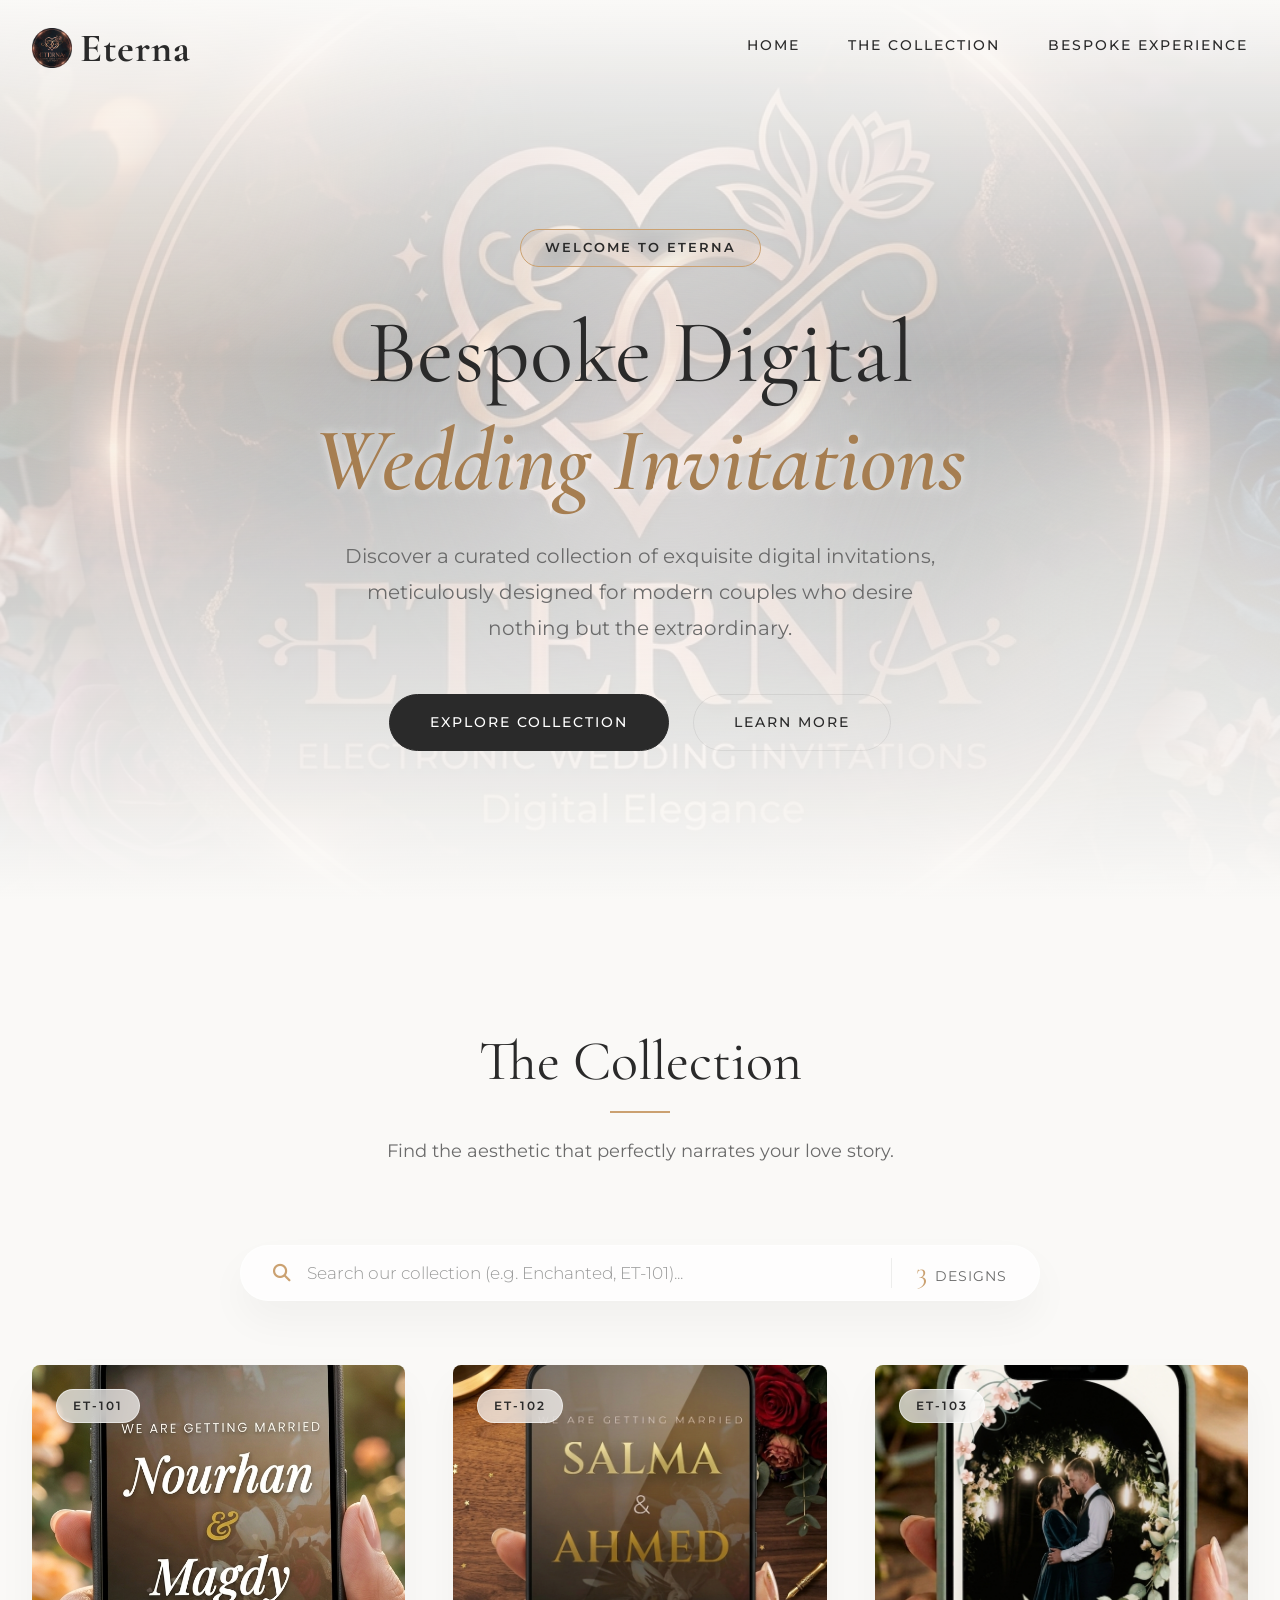
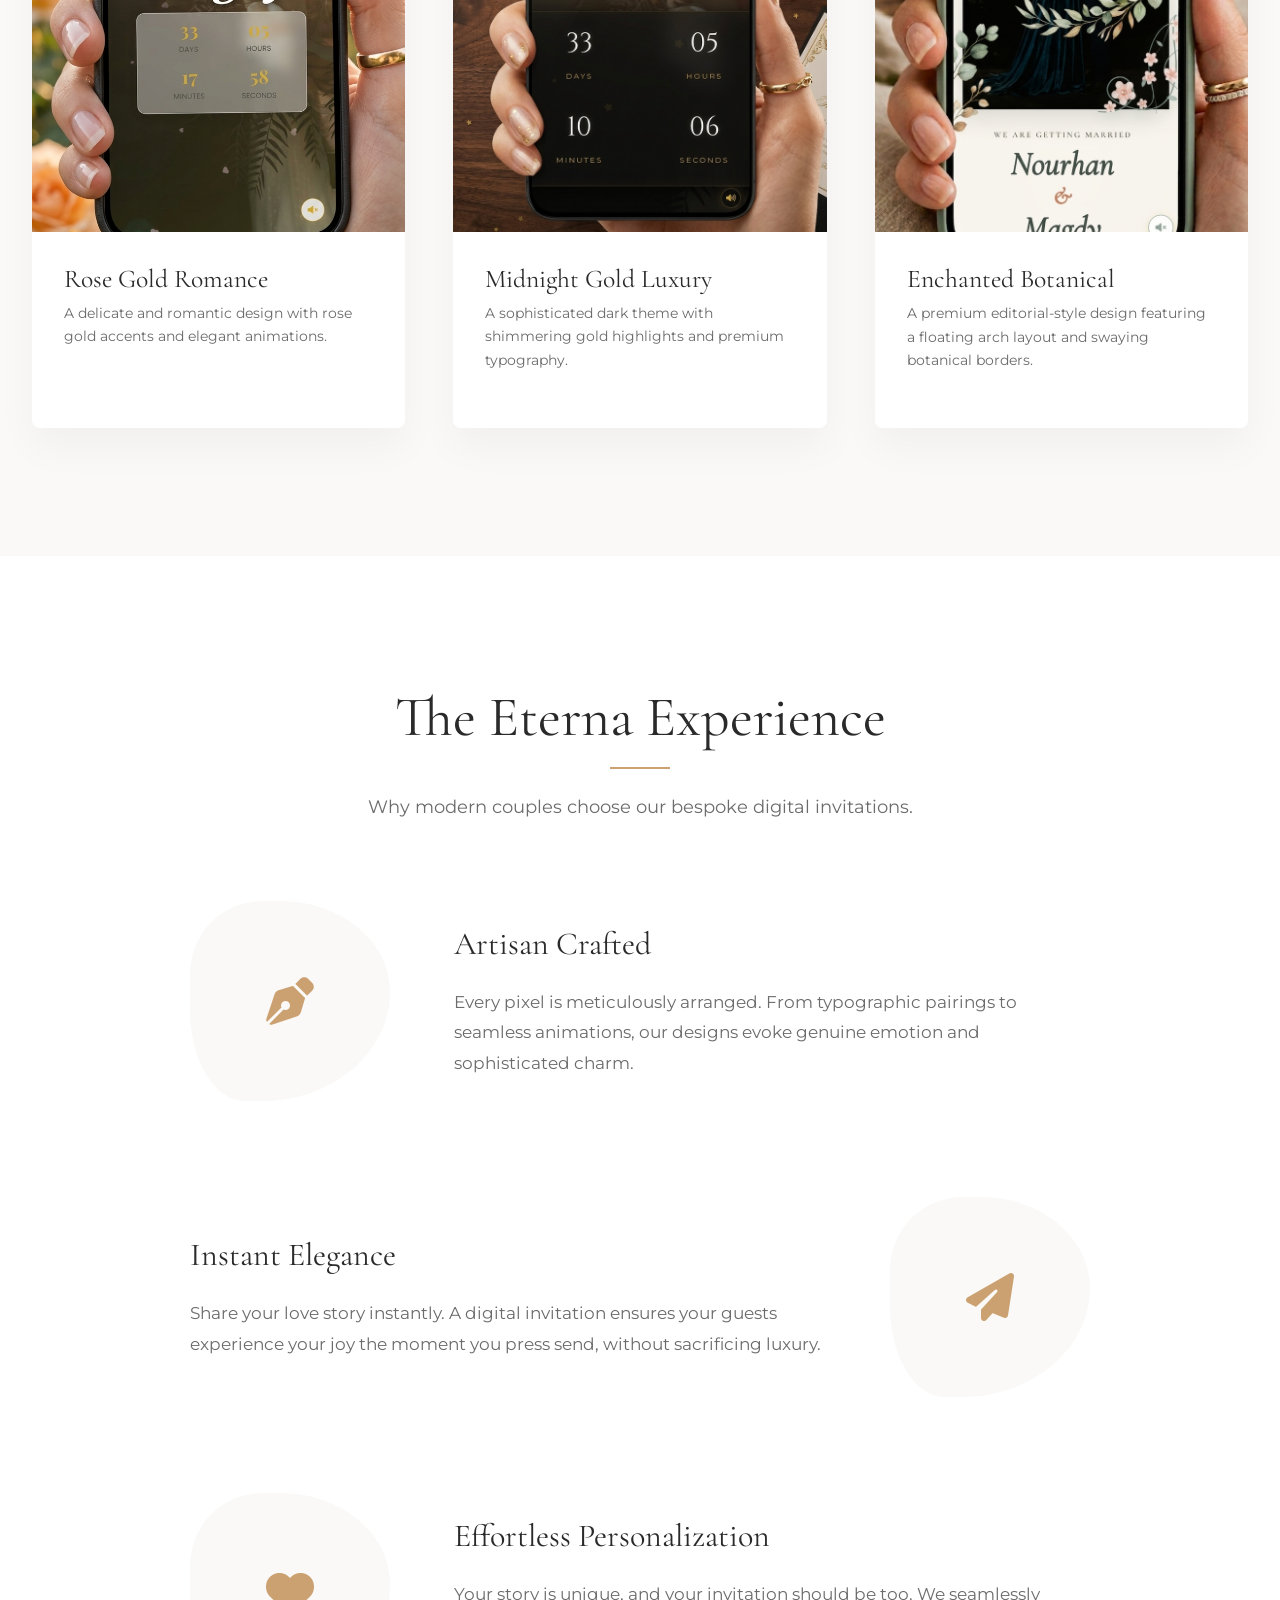
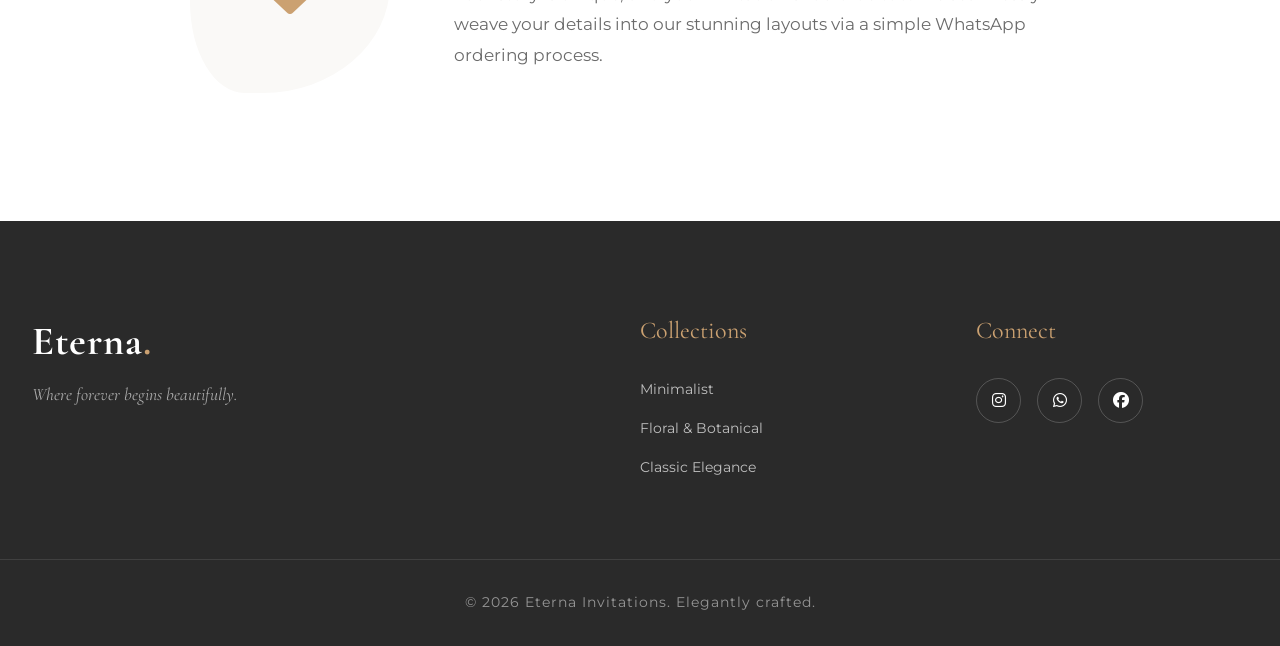
==== index.html @ e7f05c2e "init project" ====
<!DOCTYPE html>
<html lang="en">
<head>
    <meta charset="UTF-8">
    <meta name="viewport" content="width=device-width, initial-scale=1.0">
    <title>Eterna | Premium Digital Wedding Invitations</title>

    <!-- Preconnect to Google Fonts -->
    <link rel="preconnect" href="https://fonts.googleapis.com">
    <link rel="preconnect" href="https://fonts.gstatic.com" crossorigin>
    
    <link rel="icon" type="image/png" href="./assets/images/logo-circle.ico" />

    <!-- Fonts: Cormorant Garamond for luxurious headings, Montserrat for clean scalable body -->
    <link href="https://fonts.googleapis.com/css2?family=Cormorant+Garamond:ital,wght@0,300;0,400;0,500;0,600;0,700;1,400&family=Montserrat:wght@200;300;400;500;600&display=swap" rel="stylesheet">
    
    <!-- FontAwesome for icons -->
    <link rel="stylesheet" href="https://cdnjs.cloudflare.com/ajax/libs/font-awesome/6.4.0/css/all.min.css">
    
    <!-- Main Stylesheet -->
    <link rel="stylesheet" href="style.css">
</head>
<body>

    <!-- Sections are loaded dynamically by script.js -->
    <div id="app"></div>

    <script type="module" src="js/app.js"></script>
</body>
</html>
---- style.css ----
/* ==========================================================================
   Eterna Premium Catalog Styles
   ========================================================================== */

:root {
    /* Sophisticated Color Palette */
    --clr-background: #FAF9F7;
    /* Pearl/Off-white */
    --clr-surface: #FFFFFF;
    --clr-surface-glass: rgba(255, 255, 255, 0.7);
    --clr-surface-glass-dark: rgba(255, 255, 255, 0.4);

    --clr-text-main: #2A2A2A;
    /* Deep Charcoal */
    --clr-text-muted: #6B6B6B;
    --clr-text-light: #999999;

    --clr-accent-gold: #CBA171;
    /* Champagne Gold */
    --clr-accent-gold-light: #E6D0B3;
    --clr-accent-gold-dark: #A67E51;

    --clr-border: rgba(42, 42, 42, 0.08);
    --clr-glass-border: rgba(255, 255, 255, 0.5);

    /* Typography */
    --font-heading: 'Cormorant Garamond', serif;
    --font-body: 'Montserrat', sans-serif;

    /* Shadow & Depth - Extremely Soft */
    --shadow-float: 0 20px 40px rgba(0, 0, 0, 0.04);
    --shadow-glass: 0 8px 32px rgba(31, 38, 135, 0.03);
    --shadow-hover: 0 30px 60px rgba(203, 161, 113, 0.12);

    /* Radii */
    --radius-sm: 8px;
    --radius-md: 16px;
    --radius-lg: 24px;
    --radius-pill: 100px;

    /* Transitions */
    --transition-smooth: all 0.6s cubic-bezier(0.16, 1, 0.3, 1);
    --transition-snappy: all 0.3s cubic-bezier(0.4, 0, 0.2, 1);
}

/* ==========================================================================
   Resets & Base
   ========================================================================== */
* {
    margin: 0;
    padding: 0;
    box-sizing: border-box;
}

html {
    scroll-behavior: smooth;
    font-size: 16px;
}

body {
    font-family: var(--font-body);
    background-color: var(--clr-background);
    color: var(--clr-text-main);
    line-height: 1.6;
    overflow-x: hidden;
    -webkit-font-smoothing: antialiased;
    -moz-osx-font-smoothing: grayscale;
}

h1,
h2,
h3,
h4,
h5,
h6,
.logo {
    font-family: var(--font-heading);
    font-weight: 400;
    line-height: 1.2;
}

a {
    text-decoration: none;
    color: inherit;
    transition: var(--transition-snappy);
}

img {
    max-width: 100%;
    display: block;
}

.container {
    width: 100%;
    max-width: 1300px;
    margin: 0 auto;
    padding: 0 2rem;
}

.relative {
    position: relative;
}

/* ==========================================================================
   Typography Utilities
   ========================================================================== */
.italic-highlight {
    font-style: italic;
    color: var(--clr-accent-gold-dark);
    font-weight: 600;
    text-shadow: 0 0 10px var(--clr-surface-glass);
}

/* ==========================================================================
   Loading Screen
   ========================================================================== */
.loader-wrapper {
    position: fixed;
    inset: 0;
    background: var(--clr-background);
    display: flex;
    flex-direction: column;
    justify-content: center;
    align-items: center;
    z-index: 9999;
    transition: opacity 0.8s ease-out, visibility 0.8s ease-out;
}

.loader-wrapper.hidden {
    opacity: 0;
    visibility: hidden;
}

.elegant-spinner {
    width: 60px;
    height: 60px;
    border: 1px solid var(--clr-border);
    border-top-color: var(--clr-accent-gold);
    border-radius: 50%;
    animation: elegant-spin 1.5s cubic-bezier(0.68, -0.55, 0.265, 1.55) infinite;
    margin-bottom: 1.5rem;
}

.loader-wrapper p {
    font-family: var(--font-heading);
    font-size: 1.5rem;
    font-style: italic;
    color: var(--clr-text-muted);
    letter-spacing: 1px;
}

@keyframes elegant-spin {
    100% {
        transform: rotate(360deg);
    }
}

/* ==========================================================================
   Navigation (Glassmorphism)
   ========================================================================== */
#navbar {
    position: fixed;
    top: 0;
    width: 100%;
    z-index: 1000;
    padding: 1.5rem 0;
    transition: var(--transition-smooth);
    border-bottom: 1px solid transparent;
}

#navbar.scrolled {
    background: var(--clr-surface-glass);
    backdrop-filter: blur(20px);
    -webkit-backdrop-filter: blur(20px);
    padding: 1rem 0;
    border-bottom: 1px solid var(--clr-glass-border);
    box-shadow: var(--shadow-glass);
}

.nav-container {
    max-width: 1300px;
    margin: 0 auto;
    padding: 0 2rem;
    display: flex;
    justify-content: space-between;
    align-items: center;
}

.logo {
    font-size: 2.5rem;
    font-weight: 800;
    color: var(--clr-text-main);
    letter-spacing: 1px;
    display: flex;
    justify-content: space-between;
    align-items: center;
    gap: .5rem;
}

.logo img {
    width: 2.5rem;
}


.nav-links {
    display: flex;
    gap: 3rem;
}

.nav-link {
    font-size: 0.85rem;
    font-weight: 500;
    text-transform: uppercase;
    letter-spacing: 2px;
    position: relative;
    padding-bottom: 5px;
}

.nav-link::after {
    content: '';
    position: absolute;
    bottom: 0;
    left: 0;
    width: 0;
    height: 1px;
    background: var(--clr-accent-gold);
    transition: width 0.4s ease;
}

.nav-link:hover::after {
    width: 100%;
}

.mobile-menu-btn {
    display: none;
    background: none;
    border: none;
    font-size: 1.5rem;
    color: var(--clr-text-main);
    cursor: pointer;
}

/* Mobile Drawer Design */
.mobile-drawer {
    position: fixed;
    inset: 0;
    z-index: 2000;
    display: flex;
    justify-content: flex-end;
    /* Sidebar on right */
    opacity: 0;
    visibility: hidden;
    transition: opacity 0.4s cubic-bezier(0.16, 1, 0.3, 1), visibility 0.4s cubic-bezier(0.16, 1, 0.3, 1);
}

.mobile-drawer.visible {
    opacity: 1;
    visibility: visible;
}

.mobile-drawer-overlay {
    position: absolute;
    inset: 0;
    background: rgba(0, 0, 0, 0.4);
    backdrop-filter: blur(4px);
    -webkit-backdrop-filter: blur(4px);
    cursor: pointer;
}

.mobile-drawer-content {
    position: relative;
    width: 85%;
    max-width: 400px;
    height: 100%;
    background: var(--clr-background);
    padding: 2rem 2rem 4rem;
    display: flex;
    flex-direction: column;
    transform: translateX(100%);
    transition: transform 0.5s cubic-bezier(0.16, 1, 0.3, 1);
    box-shadow: -10px 0 40px rgba(0, 0, 0, 0.1);
}

.mobile-drawer.visible .mobile-drawer-content {
    transform: translateX(0);
}

.drawer-header {
    display: flex;
    justify-content: space-between;
    align-items: center;
    margin-bottom: 4rem;
}

.close-menu-btn {
    background: none;
    border: none;
    font-size: 1.5rem;
    color: var(--clr-text-main);
    cursor: pointer;
    width: 40px;
    height: 40px;
    display: flex;
    align-items: center;
    justify-content: center;
    border: 1px solid var(--clr-border);
    border-radius: 50%;
    transition: var(--transition-snappy);
}

.close-menu-btn:hover {
    background: var(--clr-accent-gold);
    color: #fff;
    border-color: var(--clr-accent-gold);
}

.drawer-links {
    display: flex;
    flex-direction: column;
    gap: 2rem;
    flex: 1;
    margin-top: 2rem;
}

.mobile-nav-link {
    font-family: var(--font-heading);
    font-size: 2.2rem;
    color: var(--clr-text-main);
    text-transform: capitalize;
    letter-spacing: 1px;
    position: relative;
    width: fit-content;
    opacity: 0;
    transform: translateY(20px);
    transition: opacity 0.4s ease, transform 0.4s ease;
    transition-delay: var(--delay);
}

.mobile-drawer.visible .mobile-nav-link {
    opacity: 1;
    transform: translateY(0);
}

.mobile-nav-link::after {
    content: '';
    position: absolute;
    bottom: -5px;
    left: 0;
    width: 0;
    height: 1px;
    background: var(--clr-accent-gold);
    transition: width 0.4s ease;
}

.mobile-nav-link:hover::after {
    width: 100%;
}

.drawer-footer {
    opacity: 0;
    transform: translateY(20px);
    transition: opacity 0.4s ease, transform 0.4s ease;
    transition-delay: var(--delay);
}

.mobile-drawer.visible .drawer-footer {
    opacity: 1;
    transform: translateY(0);
}

.drawer-footer .tagline {
    font-size: 0.95rem;
    color: var(--clr-text-muted);
    margin-bottom: 1.5rem;
}

.drawer-footer .social-circles {
    justify-content: flex-start;
}

.drawer-footer .social-circles a {
    color: var(--clr-text-main);
    border-color: var(--clr-border);
}

.drawer-footer .social-circles a:hover {
    color: var(--clr-surface);
    background: var(--clr-accent-gold);
    border-color: var(--clr-accent-gold);
}

/* ==========================================================================
   Hero Section (Immersive & Parallax)
   ========================================================================== */
.hero {
    min-height: 100vh;
    display: flex;
    align-items: center;
    justify-content: center;
    position: relative;
    overflow: hidden;
    padding-top: 5rem;
    /* Navbar offset */
}

.hero-bg-image {
    position: absolute;
    inset: 0;
    /* Soft, elegant image background */
    background: url('./assets//images/Eterna-dark.png') center/cover no-repeat;
    opacity: 0.3;
    z-index: -2;

}

.hero-overlay {
    position: absolute;
    inset: 0;
    background: linear-gradient(to bottom, var(--clr-background) 0%, transparent 40%, var(--clr-background) 100%);
    z-index: -1;
}

/* Abstract Floating Shapes */
.hero-glow {
    position: absolute;
    border-radius: 50%;
    filter: blur(80px);
    opacity: 0.4;
    z-index: -1;
    animation: float-slow 15s ease-in-out infinite alternate;
}

.shape-1 {
    width: 40vw;
    height: 40vw;
    background: #EED7C5;
    /* Soft Peach/Gold */
    top: -10%;
    left: -10%;
}

.shape-2 {
    width: 30vw;
    height: 30vw;
    background: #E8E5E1;
    /* Soft Gray */
    bottom: 10%;
    right: -5%;
    animation-delay: -5s;
}

.shape-3 {
    width: 25vw;
    height: 25vw;
    background: #F3EAE8;
    /* Soft Blush */
    top: 30%;
    left: 40%;
    animation-delay: -10s;
}

@keyframes float-slow {
    0% {
        transform: translate(0, 0) scale(1);
    }

    50% {
        transform: translate(5%, 5%) scale(1.05);
    }

    100% {
        transform: translate(-5%, -5%) scale(0.95);
    }
}

.hero-content {
    text-align: center;
    max-width: 900px;
    z-index: 1;
    padding: 0 1.5rem;
}

.hero-badge {
    display: inline-block;
    padding: 0.5rem 1.5rem;
    border: 1px solid var(--clr-accent-gold);
    border-radius: var(--radius-pill);
    font-size: 0.8rem;
    font-weight: 600;
    text-transform: uppercase;
    letter-spacing: 2px;
    color: var(--clr-text-main);
    margin-bottom: 2rem;
    backdrop-filter: blur(10px);
}

.hero h1 {
    font-size: clamp(3rem, 7vw, 6rem);
    margin-bottom: 1.5rem;
    color: var(--clr-text-main);
}

.hero p {
    font-size: clamp(1rem, 2vw, 1.25rem);
    color: var(--clr-text-muted);
    max-width: 600px;
    margin: 0 auto 3rem;
    line-height: 1.8;
}

.hero-actions {
    display: flex;
    gap: 1.5rem;
    justify-content: center;
    flex-wrap: wrap;
}

.cta-button {
    padding: 1rem 2.5rem;
    font-size: 0.9rem;
    text-transform: uppercase;
    letter-spacing: 2px;
    font-weight: 500;
    border-radius: var(--radius-pill);
    transition: var(--transition-smooth);
    position: relative;
    overflow: hidden;
}

.cta-button.primary {
    background: var(--clr-text-main);
    color: var(--clr-surface);
    border: 1px solid var(--clr-text-main);
}

.cta-button.primary:hover {
    background: transparent;
    color: var(--clr-text-main);
    transform: translateY(-3px);
}

.cta-button.secondary {
    background: transparent;
    color: var(--clr-text-main);
    border: 1px solid var(--clr-border);
}

.cta-button.secondary:hover {
    border-color: var(--clr-text-main);
    transform: translateY(-3px);
}




/* ==========================================================================
   Catalog Section
   ========================================================================== */
.catalog-section {
    padding: 8rem 0;
    position: relative;
}

.section-header {
    text-align: center;
    margin-bottom: 5rem;
}

.section-header h2 {
    font-size: 3.5rem;
    margin-bottom: 1rem;
}

.decorative-line {
    width: 60px;
    height: 2px;
    background: var(--clr-accent-gold);
    margin: 0 auto 1.5rem;
}

.section-header p {
    color: var(--clr-text-muted);
    font-size: 1.1rem;
}

/* Search Glass Pill */
.search-filter-glass {
    max-width: 800px;
    margin: 0 auto 4rem;
    background: var(--clr-surface-glass);
    backdrop-filter: blur(25px);
    border: 1px solid var(--clr-glass-border);
    border-radius: var(--radius-pill);
    padding: 0.75rem 2rem;
    display: flex;
    justify-content: space-between;
    align-items: center;
    box-shadow: var(--shadow-float);
    transition: var(--transition-smooth);
}

.search-filter-glass:focus-within {
    box-shadow: var(--shadow-hover);
    border-color: var(--clr-accent-gold-light);
    transform: translateY(-2px);
}

.search-bar-modern {
    display: flex;
    align-items: center;
    gap: 1rem;
    flex: 1;
}

.search-bar-modern i {
    color: var(--clr-accent-gold);
    font-size: 1.1rem;
}

.search-bar-modern input {
    border: none;
    background: transparent;
    width: 100%;
    font-family: var(--font-body);
    font-size: 1.05rem;
    color: var(--clr-text-main);
    outline: none;
}

.search-bar-modern input::placeholder {
    color: var(--clr-text-light);
    font-weight: 300;
}

.template-counter-modern {
    display: flex;
    align-items: baseline;
    gap: 0.5rem;
    border-left: 1px solid var(--clr-border);
    padding-left: 1.5rem;
    margin-left: 1.5rem;
}

.count-number {
    font-family: var(--font-heading);
    font-size: 1.8rem;
    color: var(--clr-accent-gold);
    line-height: 1;
}

.count-label {
    font-size: 0.85rem;
    text-transform: uppercase;
    letter-spacing: 1px;
    color: var(--clr-text-muted);
}


/* ==========================================================================
   Editorial Cards Grid
   ========================================================================== */
.templates-grid-modern {
    display: grid;
    grid-template-columns: repeat(auto-fill, minmax(360px, 1fr));
    gap: 3rem;
}

.template-card-luxury {
    position: relative;
    border-radius: 0;
    /* Sharp, editorial edges or slight curve depending on brand */
    border-radius: var(--radius-sm);
    overflow: hidden;
    background: var(--clr-surface);
    box-shadow: var(--shadow-float);
    transition: var(--transition-smooth);
    cursor: pointer;
    group: card;
}

.template-card-luxury:hover {
    transform: translateY(-10px);
    box-shadow: var(--shadow-hover);
}

/* Image Container */
.card-image-container {
    position: relative;
    width: 100%;
    aspect-ratio: 4/5;
    /* Taller, portrait style like a real invite */
    overflow: hidden;
}

.card-image-container img {
    width: 100%;
    height: 100%;
    object-fit: cover;
    transition: transform 1s cubic-bezier(0.16, 1, 0.3, 1);
}

.template-card-luxury:hover .card-image-container img {
    transform: scale(1.08);
}

/* Glass Badge */
.design-badge {
    position: absolute;
    top: 1.5rem;
    left: 1.5rem;
    background: var(--clr-surface-glass);
    backdrop-filter: blur(10px);
    border: 1px solid var(--clr-glass-border);
    padding: 0.4rem 1rem;
    border-radius: var(--radius-pill);
    font-size: 0.75rem;
    letter-spacing: 2px;
    font-weight: 600;
    color: var(--clr-text-main);
    z-index: 2;
}

/* Card Information - Hover Overlay */
.card-info-overlay {
    position: absolute;
    bottom: 0;
    left: 0;
    width: 100%;
    background: linear-gradient(to top, rgba(0, 0, 0, 0.8), rgba(0, 0, 0, 0));
    padding: 4rem 2rem 2rem;
    color: #fff;
    transform: translateY(20px);
    opacity: 0;
    transition: var(--transition-smooth);
    display: flex;
    flex-direction: column;
    justify-content: flex-end;
}

.template-card-luxury:hover .card-info-overlay {
    transform: translateY(0);
    opacity: 1;
}

.card-title {
    font-family: var(--font-heading);
    font-size: 2rem;
    margin-bottom: 0.5rem;
    color: #fff;
}

.card-extract {
    font-size: 0.9rem;
    color: rgba(255, 255, 255, 0.8);
    display: -webkit-box;
    -webkit-line-clamp: 2;
    -webkit-box-orient: vertical;
    overflow: hidden;
    margin-bottom: 1.5rem;
}

/* Base Card Content (Visible by default below image) */
.card-content-base {
    padding: 2rem;
    background: var(--clr-surface);
}

.card-title-base {
    font-family: var(--font-heading);
    font-size: 1.6rem;
    margin-bottom: 0.5rem;
}

.card-desc-base {
    color: var(--clr-text-muted);
    font-size: 0.9rem;
    margin-bottom: 1.5rem;
    min-height: 2.7rem;
}

.card-action-bar {
    display: grid;
    grid-template-columns: 1fr 1fr;
    gap: 1rem;
}

.btn-luxury {
    display: flex;
    align-items: center;
    justify-content: center;
    padding: 0.8rem;
    font-size: 0.85rem;
    text-transform: uppercase;
    letter-spacing: 1px;
    font-weight: 500;
    border-radius: var(--radius-sm);
    transition: var(--transition-snappy);
    cursor: pointer;
}

.btn-preview {
    background: var(--clr-background);
    color: var(--clr-text-main);
    border: 1px solid var(--clr-border);
}

.btn-preview:hover {
    border-color: var(--clr-text-main);
    background: var(--clr-surface);
}

.btn-order {
    background: var(--clr-text-main);
    color: var(--clr-surface);
    border: 1px solid var(--clr-text-main);
    gap: 0.5rem;
}

.btn-order:hover {
    background: var(--clr-accent-gold);
    border-color: var(--clr-accent-gold);
}


/* Empty State */
.no-results {
    text-align: center;
    padding: 6rem 0;
}

.empty-icon-ring {
    width: 100px;
    height: 100px;
    border: 1px solid var(--clr-border);
    border-radius: 50%;
    display: flex;
    align-items: center;
    justify-content: center;
    margin: 0 auto 2rem;
    font-size: 2.5rem;
    color: var(--clr-text-light);
}

.no-results h3 {
    font-size: 2rem;
    margin-bottom: 1rem;
}

.no-results p {
    color: var(--clr-text-muted);
}


/* ==========================================================================
   Editorial Features Section
   ========================================================================== */
.features-section {
    padding: 8rem 0;
    background: var(--clr-surface);
}

.features-grid-editorial {
    display: flex;
    flex-direction: column;
    gap: 6rem;
    max-width: 900px;
    margin: 0 auto;
}

.feature-block {
    display: flex;
    align-items: center;
    gap: 4rem;
}

.feature-block.reverse {
    flex-direction: row-reverse;
}

.feature-blob {
    flex: 0 0 200px;
    width: 200px;
    height: 200px;
    background: var(--clr-background);
    border-radius: 40% 60% 70% 30% / 40% 50% 60% 50%;
    display: flex;
    align-items: center;
    justify-content: center;
    font-size: 3rem;
    color: var(--clr-accent-gold);
    animation: blob-morph 8s ease-in-out infinite alternate;
}

@keyframes blob-morph {
    0% {
        border-radius: 40% 60% 70% 30% / 40% 50% 60% 50%;
    }

    100% {
        border-radius: 60% 40% 30% 70% / 60% 30% 70% 40%;
    }
}

.feature-text {
    flex: 1;
}

.feature-text h3 {
    font-size: 2rem;
    margin-bottom: 1.5rem;
    color: var(--clr-text-main);
}

.feature-text p {
    color: var(--clr-text-muted);
    font-size: 1.05rem;
    line-height: 1.8;
}


/* ==========================================================================
   Luxury Footer
   ========================================================================== */
footer {
    background: var(--clr-text-main);
    color: var(--clr-surface);
    padding: 6rem 0 2rem;
}

.footer-container {
    max-width: 1300px;
    margin: 0 auto;
    padding: 0 2rem;
    display: grid;
    grid-template-columns: 2fr 1fr 1fr;
    gap: 4rem;
    border-bottom: 1px solid rgba(255, 255, 255, 0.1);
    padding-bottom: 4rem;
    margin-bottom: 2rem;
}

.footer-logo {
    color: var(--clr-surface);
    font-size: 2.5rem;
    display: inline-block;
    margin-bottom: 1rem;
}

.footer-logo span {
    color: var(--clr-accent-gold);
}

.tagline {
    color: rgba(255, 255, 255, 0.6);
    font-size: 1.1rem;
    font-style: italic;
    font-family: var(--font-heading);
}

.footer-nav h4,
.footer-contact h4 {
    font-family: var(--font-heading);
    font-size: 1.5rem;
    margin-bottom: 2rem;
    color: var(--clr-accent-gold);
}

.footer-nav auto {
    display: flex;
    flex-direction: column;
}

.footer-nav a {
    display: block;
    color: rgba(255, 255, 255, 0.7);
    margin-bottom: 1rem;
    font-size: 0.9rem;
}

.footer-nav a:hover {
    color: var(--clr-surface);
    transform: translateX(5px);
}

.social-circles {
    display: flex;
    gap: 1rem;
    margin-bottom: 2rem;
}

.social-circles a {
    width: 45px;
    height: 45px;
    border-radius: 50%;
    border: 1px solid rgba(255, 255, 255, 0.2);
    display: flex;
    align-items: center;
    justify-content: center;
    transition: var(--transition-snappy);
}

.social-circles a:hover {
    background: var(--clr-accent-gold);
    border-color: var(--clr-accent-gold);
    color: var(--clr-text-main);
    transform: translateY(-3px);
}

.email-link {
    color: rgba(255, 255, 255, 0.7);
    letter-spacing: 1px;
}

.email-link:hover {
    color: var(--clr-accent-gold);
}

.footer-bottom {
    text-align: center;
    color: rgba(255, 255, 255, 0.5);
    font-size: 0.85rem;
    letter-spacing: 1px;
}


/* ==========================================================================
   Back to top
   ========================================================================== */
.back-to-top-modern {
    position: fixed;
    bottom: 2.5rem;
    right: 2.5rem;
    width: 55px;
    height: 55px;
    background: var(--clr-surface-glass);
    backdrop-filter: blur(10px);
    border: 1px solid var(--clr-glass-border);
    color: var(--clr-text-main);
    border-radius: 50%;
    cursor: pointer;
    box-shadow: var(--shadow-float);
    display: flex;
    align-items: center;
    justify-content: center;
    font-size: 1.2rem;
    opacity: 0;
    visibility: hidden;
    transform: translateY(20px);
    transition: var(--transition-smooth);
    z-index: 99;
}

.back-to-top-modern.visible {
    opacity: 1;
    visibility: visible;
    transform: translateY(0);
}

.back-to-top-modern:hover {
    background: var(--clr-text-main);
    color: var(--clr-surface);
}


/* ==========================================================================
   Animations & JS Hooks
   ========================================================================== */
.fade-in-section {
    opacity: 0;
    transform: translateY(40px);
    transition: opacity 1s cubic-bezier(0.16, 1, 0.3, 1),
        transform 1s cubic-bezier(0.16, 1, 0.3, 1);
    will-change: opacity, transform;
}

.fade-in-section.is-visible {
    opacity: 1;
    transform: none;
}

/* Stagger Logic for Hero & Grid */
.fade-up-stagger {
    opacity: 0;
    transform: translateY(30px);
    animation: fadeUpStagger 0.8s cubic-bezier(0.16, 1, 0.3, 1) forwards;
    animation-delay: var(--delay, 0s);
}

@keyframes fadeUpStagger {
    to {
        opacity: 1;
        transform: translateY(0);
    }
}

.hidden {
    display: none !important;
}

/* ==========================================================================
   Media Queries
   ========================================================================== */
@media (max-width: 992px) {
    .hero h1 {
        font-size: 4rem;
    }

    .footer-container {
        grid-template-columns: 1fr 1fr;
    }
}

@media (max-width: 768px) {
    .container {
        padding: 0 1.2rem;
    }

    .catalog-section,
    .features-section {
        padding: 5rem 0;
    }

    footer {
        padding: 4rem 0 2rem;
    }

    .nav-links {
        display: none;
    }

    .mobile-menu-btn {
        display: block;
    }

    .hero-content {
        margin-top: 2rem;
    }

    .hero h1 {
        font-size: 3rem;
    }

    .search-filter-glass {
        flex-direction: column;
        padding: 1.5rem;
        gap: 1.5rem;
        border-radius: var(--radius-md);
    }

    .template-counter-modern {
        border-left: none;
        border-top: 1px solid var(--clr-border);
        padding-left: 0;
        padding-top: 1rem;
        margin-left: 0;
        width: 100%;
        justify-content: center;
    }

    .feature-block,
    .feature-block.reverse {
        flex-direction: column;
        align-items: center;
        text-align: center;
        gap: 2rem;
    }

    .footer-container {
        grid-template-columns: 1fr;
        text-align: center;
        gap: 3rem;
    }

    .social-circles {
        justify-content: center;
    }

    .templates-grid-modern {
        grid-template-columns: 1fr;
        gap: 2rem;
    }
}
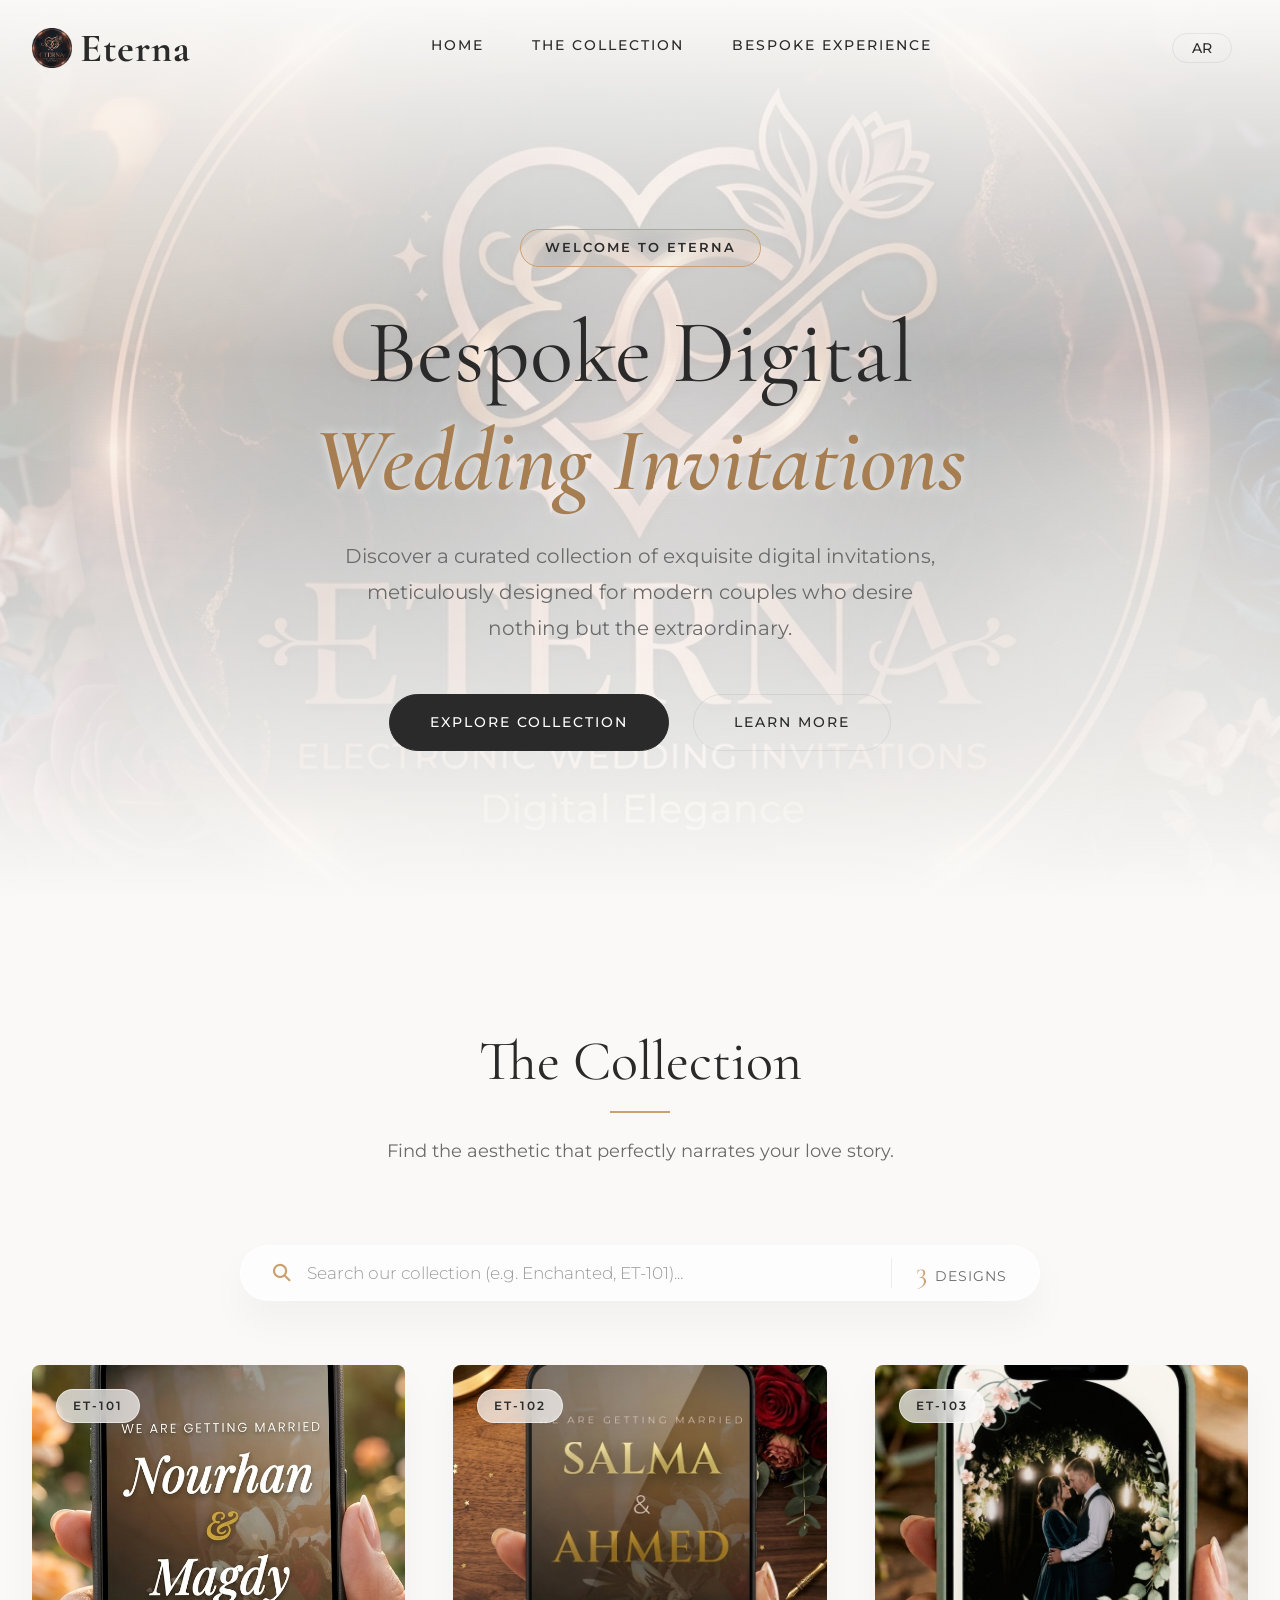
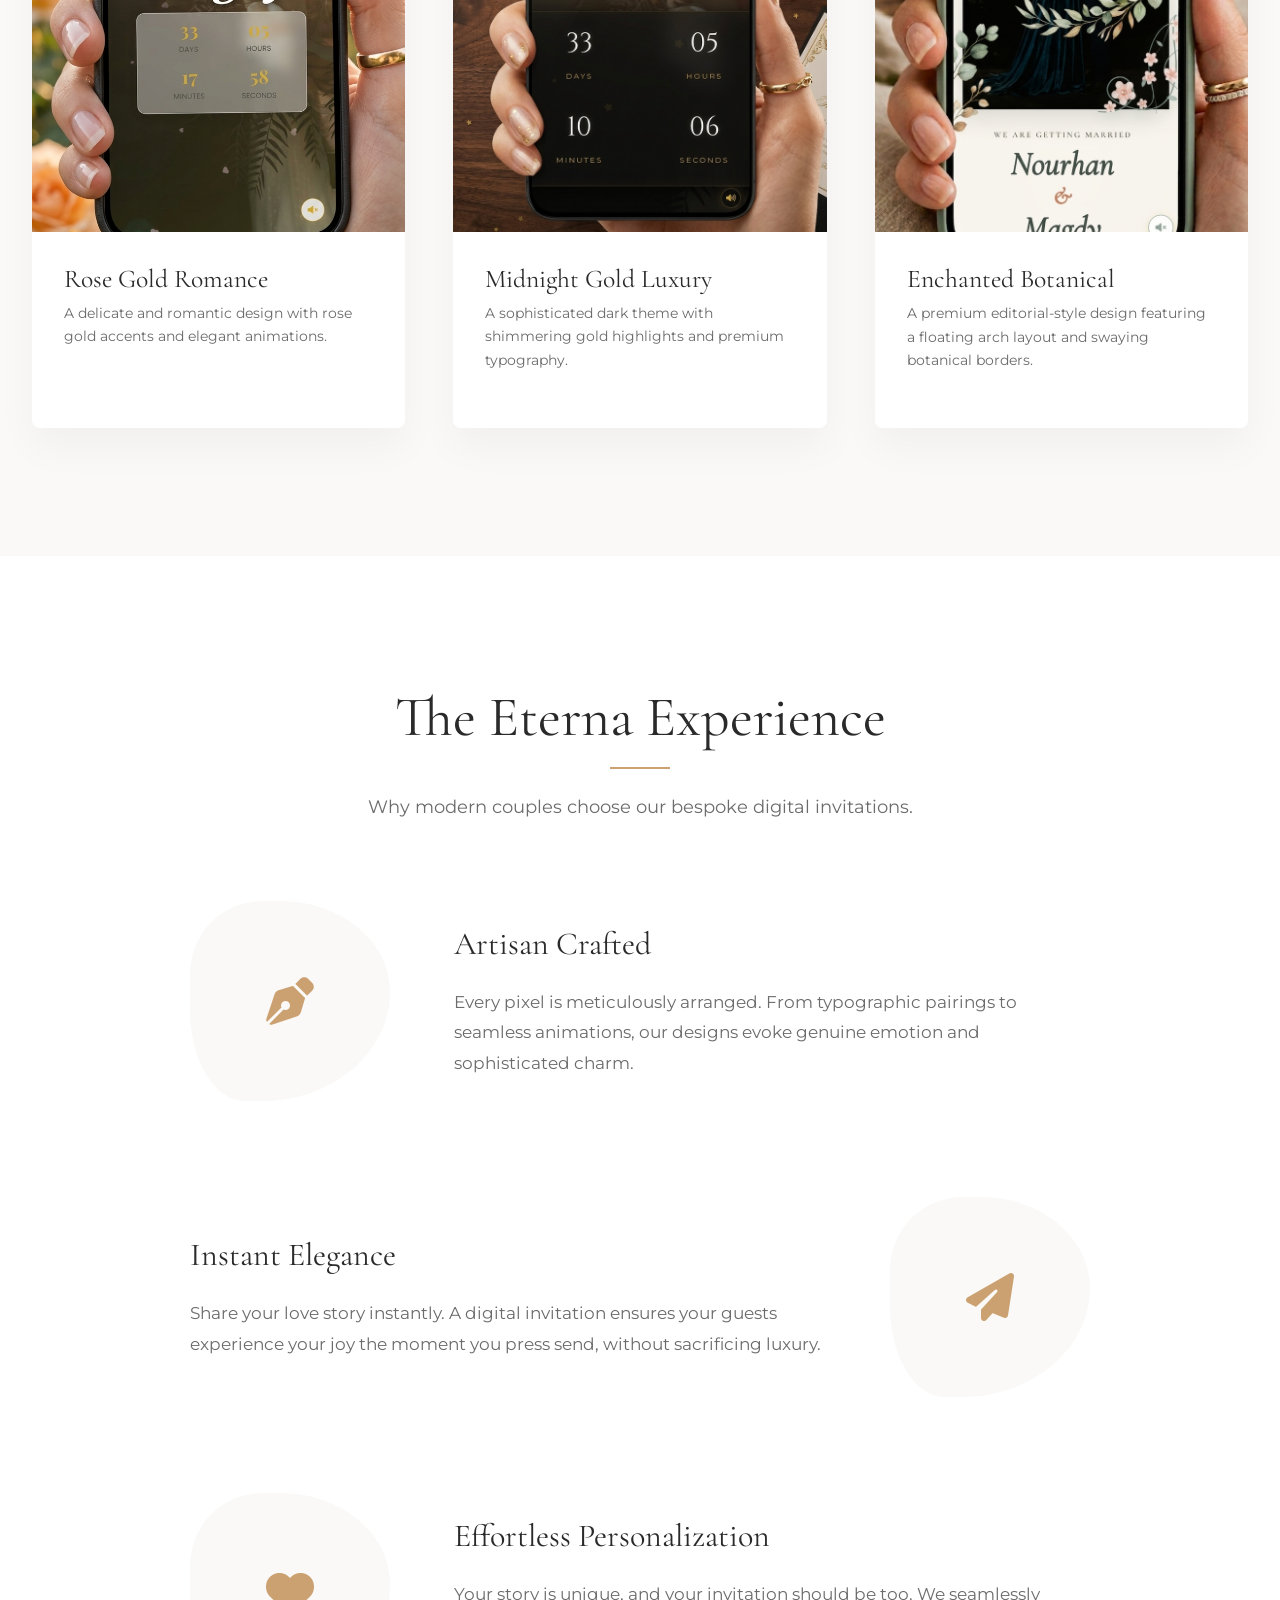
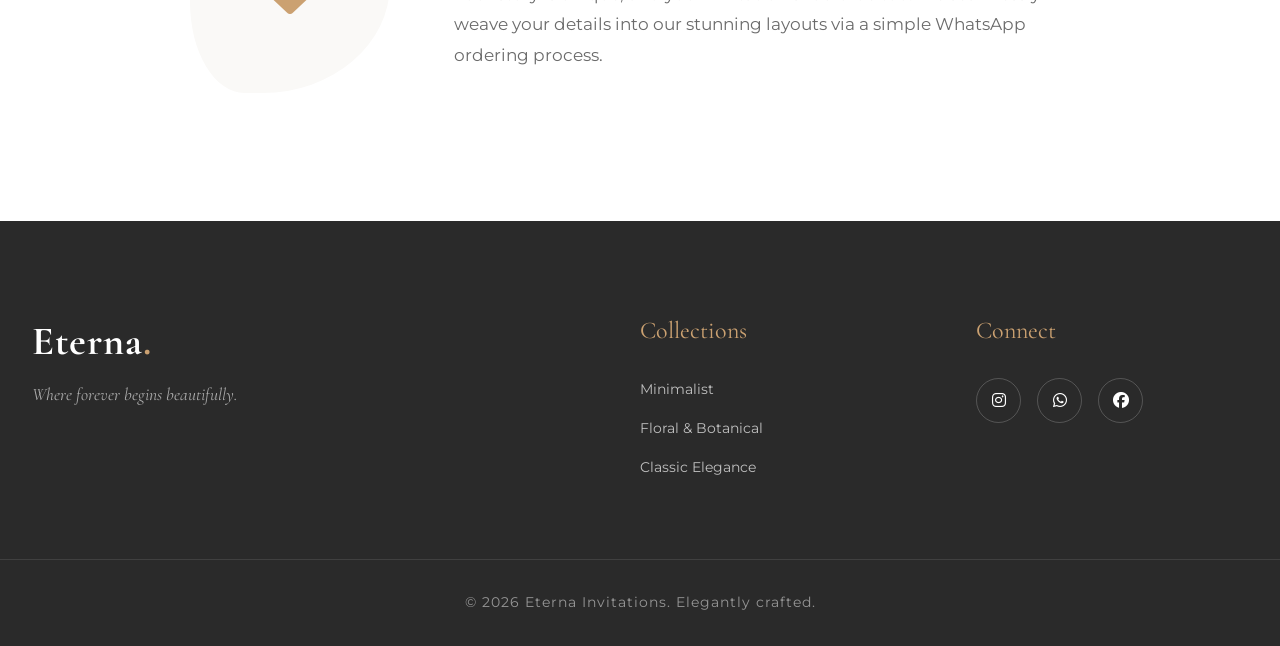
==== commit ca2ab292: "add arabic language" ====
--- a/index.html
+++ b/index.html
@@ -12,7 +12,7 @@
     <link rel="icon" type="image/png" href="./assets/images/logo-circle.ico" />
 
     <!-- Fonts: Cormorant Garamond for luxurious headings, Montserrat for clean scalable body -->
-    <link href="https://fonts.googleapis.com/css2?family=Cormorant+Garamond:ital,wght@0,300;0,400;0,500;0,600;0,700;1,400&family=Montserrat:wght@200;300;400;500;600&display=swap" rel="stylesheet">
+    <link href="https://fonts.googleapis.com/css2?family=Cormorant+Garamond:ital,wght@0,300;0,400;0,500;0,600;0,700;1,400&family=Montserrat:wght@200;300;400;500;600&family=Cairo:wght@300;400;500;600;700&family=Tajawal:wght@300;400;500;700&display=swap" rel="stylesheet">
     
     <!-- FontAwesome for icons -->
     <link rel="stylesheet" href="https://cdnjs.cloudflare.com/ajax/libs/font-awesome/6.4.0/css/all.min.css">
--- a/style.css
+++ b/style.css
@@ -1175,8 +1175,82 @@
         justify-content: center;
     }
 
-    .templates-grid-modern {
-        grid-template-columns: 1fr;
-        gap: 2rem;
+}
+
+/* ==========================================================================
+   Language Switcher
+   ========================================================================== */
+.lang-switch-btn {
+    background: transparent;
+    border: 1px solid var(--clr-border);
+    color: var(--clr-text-main);
+    font-family: var(--font-body);
+    font-size: 0.85rem;
+    font-weight: 500;
+    padding: 0.4rem 1.2rem;
+    border-radius: var(--radius-pill);
+    cursor: pointer;
+    transition: var(--transition-snappy);
+    margin-right: 1rem;
+}
+
+.lang-switch-btn:hover {
+    border-color: var(--clr-accent-gold);
+    color: var(--clr-accent-gold);
+}
+
+.nav-actions {
+    display: flex;
+    align-items: center;
+}
+
+/* ==========================================================================
+   RTL Capabilities (Arabic)
+   ========================================================================== */
+[dir="rtl"] {
+    --font-heading: 'Tajawal', sans-serif;
+    --font-body: 'Cairo', sans-serif;
+}
+
+[dir="rtl"] .hero h1 {
+    font-size: clamp(2.5rem, 6vw, 4.5rem);
+    line-height: 1.4;
+}
+
+[dir="rtl"] .lang-switch-btn {
+    margin-right: 0;
+    margin-left: 1rem;
+}
+
+[dir="rtl"] .nav-link::after,
+[dir="rtl"] .mobile-nav-link::after {
+    left: auto;
+    right: 0;
+}
+
+[dir="rtl"] .mobile-drawer {
+    justify-content: flex-start;
+}
+
+[dir="rtl"] .mobile-drawer-content {
+    transform: translateX(-100%);
+    box-shadow: 10px 0 40px rgba(0, 0, 0, 0.1);
+}
+
+[dir="rtl"] .template-counter-modern {
+    border-left: none;
+    border-right: 1px solid var(--clr-border);
+    padding-left: 0;
+    padding-right: 1.5rem;
+    margin-left: 0;
+    margin-right: 1.5rem;
+}
+
+@media (max-width: 768px) {
+    [dir="rtl"] .template-counter-modern {
+        border-right: none;
+        padding-right: 0;
+        margin-right: 0;
+        border-top: 1px solid var(--clr-border);
     }
 }
